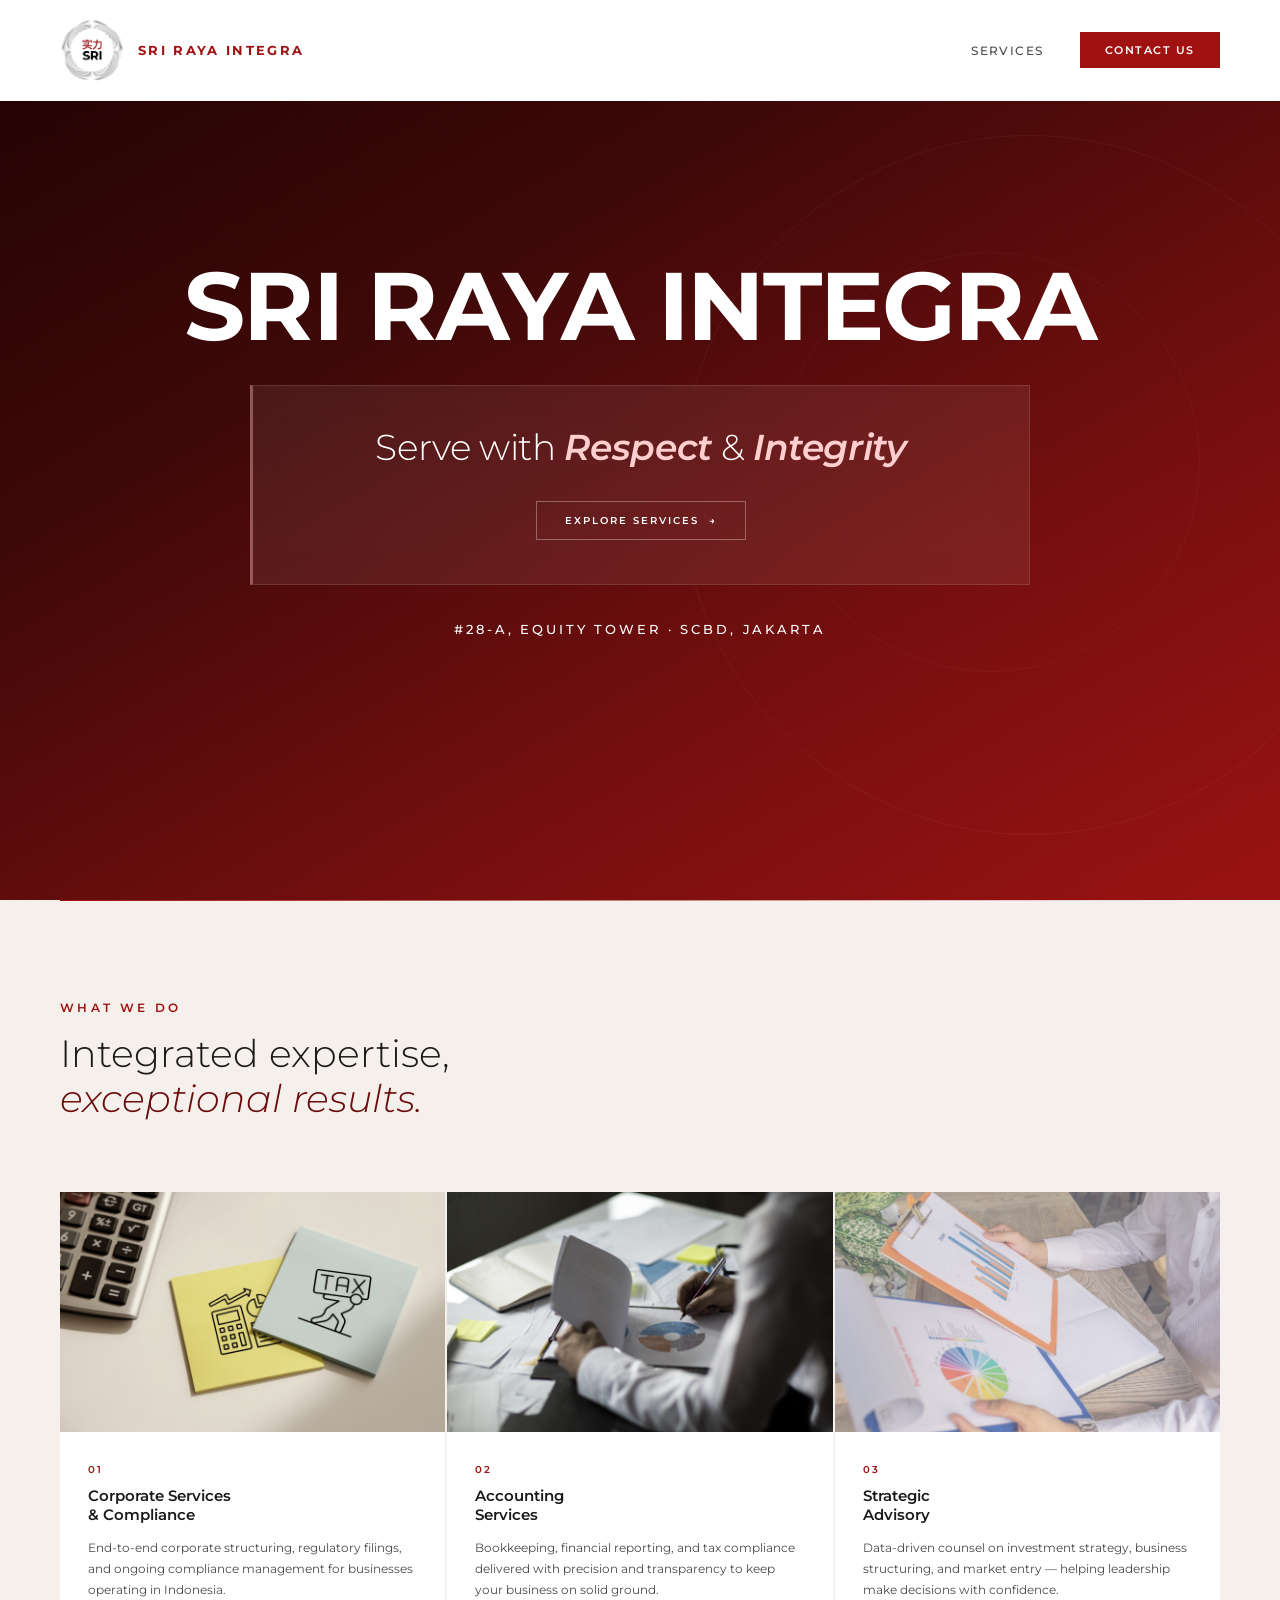
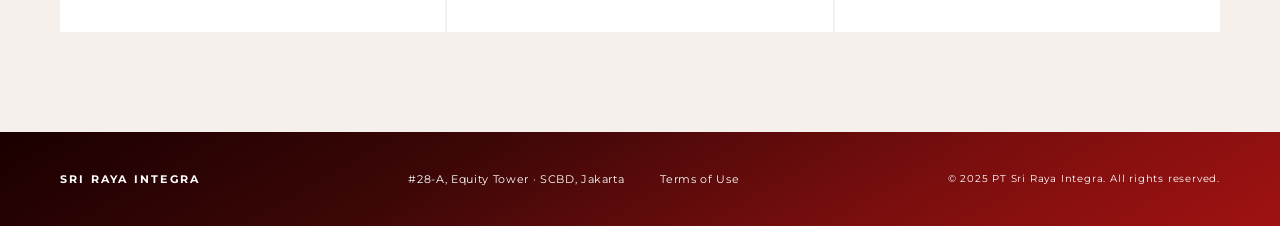
==== SRI/index.html @ 62a4dd3d "Add files via upload initial commit" ====
<!DOCTYPE html>
<html lang="en">
<head>
  <meta charset="UTF-8" />
  <meta name="viewport" content="width=device-width, initial-scale=1.0"/>
  <title>Sri Raya Integra</title>

  <link rel="icon" type="image/x-icon" href="assets/sri-logo.png">
  <link rel="stylesheet" href="source_code/global.css">
  <link rel="stylesheet" href="source_code/home/stylehome.css" />
</head>

<body>

  <!-- NAVBAR -->
  <nav class="navbar" id="navbar">
    <div class="left-navbar">
      <img src="assets/sri-logo.png" alt="Sri Raya Integra" />
      <span class="brand">
        <a href="index.html">Sri Raya Integra</a>
      </span>
    </div>
    <div class="nav-right">
      <a href="#services" class="nav-link">Services</a>
      <a href="source_code/contact-us/sricontactus.html" class="nav-btn">Contact Us</a>
    </div>
  </nav>

  <!-- HERO -->
  <section class="hero" id="hero">
    <div class="hero-bg" id="heroBg"></div>
    <div class="hero-lines"></div>

    <div class="hero-inner">
      <h1 class="hero-name hero-anim-name">SRI RAYA INTEGRA</h1>

      <div class="glass-card hero-anim-card">
        <p class="hero-title">
          Serve with <em>Respect</em> &amp; <em>Integrity</em>
        </p>
        <a href="#services" class="hero-cta">Explore Services &nbsp;→</a>
      </div>

      <div class="hero-meta hero-anim-meta">
        <span>#28-A, Equity Tower · SCBD, Jakarta</span>
      </div>
    </div>
  </section>

  <!-- SERVICES -->
  <section class="services-section" id="services">
    <div class="services-inner">
      <div class="section-label">What We Do</div>
      <h2 class="section-title">Integrated expertise,<br><em>exceptional results.</em></h2>

      <div class="cards-grid">

        <div class="card fade-up">
          <div class="card-img-wrap">
            <img src="assets/servcom.jpeg" alt="Corporate Services" />
          </div>
          <div class="card-body">
            <div class="card-number">01</div>
            <div class="card-title">Corporate Services<br>&amp; Compliance</div>
            <p class="card-desc">End-to-end corporate structuring, regulatory filings, and ongoing compliance management for businesses operating in Indonesia.</p>
          </div>
        </div>

        <div class="card fade-up">
          <div class="card-img-wrap">
            <img src="assets/accserv.jpeg" alt="Accounting Services" />
          </div>
          <div class="card-body">
            <div class="card-number">02</div>
            <div class="card-title">Accounting<br>Services</div>
            <p class="card-desc">Bookkeeping, financial reporting, and tax compliance delivered with precision and transparency to keep your business on solid ground.</p>
          </div>
        </div>

        <div class="card fade-up">
          <div class="card-img-wrap">
            <img src="assets/finadv.jpeg" alt="Strategic Advisory" />
          </div>
          <div class="card-body">
            <div class="card-number">03</div>
            <div class="card-title">Strategic<br>Advisory</div>
            <p class="card-desc">Data-driven counsel on investment strategy, business structuring, and market entry — helping leadership make decisions with confidence.</p>
          </div>
        </div>

      </div>
    </div>
  </section>

  <!-- FOOTER -->
  <footer class="footer">
    <div class="footer-inner">
      <div class="footer-brand">
        <a href="#hero" class="footer-brand">Sri Raya Integra</a>
      </div>
      <div class="footer-meta">
        <a href="https://maps.app.goo.gl/XMBJzPFrLYJWzJzW9">#28-A, Equity Tower · SCBD, Jakarta</a>
        <a href="source_code/tou/sritou.html">Terms of Use</a>
      </div>
      <div class="footer-copy">© 2025 PT Sri Raya Integra. All rights reserved.</div>
    </div>
  </footer>

  <script src="source_code/home/functionhome.js"></script>

</body>
</html>
---- SRI/source_code/global.css ----
@import url("https://fonts.googleapis.com/css2?family=Montserrat:ital,wght@0,300;0,400;0,500;0,600;0,700;1,300;1,400&display=swap");

/* ── RESET ── */
*, *::before, *::after {
  box-sizing: border-box;
  margin: 0;
  padding: 0;
  -webkit-font-smoothing: antialiased;
}

html {
  scroll-behavior: smooth;
  height: 100%;
}

body {
  height: 100%;
  font-family: "Montserrat", Arial, Helvetica, sans-serif;
  background: var(--cream);
  color: var(--text-dark);
  overflow-x: hidden;
}

a {
  text-decoration: none;
  color: inherit;
}

button:focus-visible {
  outline: 2px solid #4a90e2;
}

/* ── VARS ── */
:root {
  --red:       #a01212;
  --red-deep:  #6b0c0c;
  --red-dark:  #330000;
  --cream:     #f5f0eb;
  --text-dark: #1a1a1a;
  --text-mid:  #4a4a4a;
}

/* ── TYPOGRAPHY HELPERS ── */
.font-light    { font-weight: 300; }
.font-regular  { font-weight: 400; }
.font-medium   { font-weight: 500; }
.font-semibold { font-weight: 600; }
.font-bold     { font-weight: 700; }

/* ── NAVBAR ── */
.navbar {
  position: fixed;
  top: 0; left: 0; right: 0;
  display: flex;
  justify-content: space-between;
  align-items: center;
  padding: 18px 60px;
  background: rgb(255, 255, 255);
  backdrop-filter: blur(14px);
  -webkit-backdrop-filter: blur(14px);
  border-bottom: 1px solid rgba(255,255,255,0.08);
  z-index: 100;
  transition: background 0.4s, border-color 0.4s;
}

.navbar.scrolled {
  background: rgba(255,255,255,0.96);
  border-bottom: 1px solid rgba(160,18,18,0.08);
}

.left-navbar {
  display: flex;
  align-items: center;
  gap: 14px;
}

.left-navbar a {
  display: flex;
  align-items: center;
}

.navbar img { width: 64px; }

.navbar .brand a {
  font-weight: 700;
  font-size: 13px;
  letter-spacing: 0.18em;
  color: var(--red);
  text-transform: uppercase;
  text-decoration: none;
}

.nav-right {
  display: flex;
  align-items: center;
  gap: 36px;
}

.nav-link {
  font-size: 12px;
  font-weight: 500;
  letter-spacing: 0.12em;
  color: var(--text-mid);
  text-decoration: none;
  text-transform: uppercase;
  transition: color 0.3s ease;
}

.nav-link:hover { color: var(--red); }
.navbar.scrolled .nav-link { color: var(--text-mid); }
.navbar.scrolled .nav-link:hover { color: var(--red); }

.nav-btn {
  font-size: 11px;
  font-weight: 600;
  letter-spacing: 0.14em;
  text-transform: uppercase;
  color: white;
  background: var(--red);
  text-decoration: none;
  padding: 10px 24px;
  border: 1px solid var(--red);
  transition: background 0.25s, color 0.25s;
}

.nav-btn:hover {
  background: transparent;
  color: var(--red);
}

/* ── PAGE HERO (contact us & terms of use) ── */
.page-hero {
  position: relative;
  height: 340px;
  display: flex;
  align-items: flex-end;
  justify-content: flex-start;
  overflow: hidden;
}

.page-hero-bg {
  position: absolute;
  inset: 0;
  background: linear-gradient(150deg, #1a0000 0%, #3d0707 35%, #7a0e0e 70%, #a01212 100%);
}

.page-hero-bg::after {
  content: "";
  position: absolute;
  inset: 0;
  background-image: url("data:image/svg+xml,%3Csvg xmlns='http://www.w3.org/2000/svg' width='300' height='300'%3E%3Cfilter id='n'%3E%3CfeTurbulence type='fractalNoise' baseFrequency='0.75' numOctaves='4' stitchTiles='stitch'/%3E%3C/filter%3E%3Crect width='300' height='300' filter='url(%23n)' opacity='0.04'/%3E%3C/svg%3E");
  opacity: 0.35;
  pointer-events: none;
}

.page-hero-inner {
  position: relative;
  z-index: 2;
  max-width: 1200px;
  width: 100%;
  margin: 0 auto;
  padding: 0 60px 52px;
  display: flex;
  flex-direction: column;
  gap: 10px;
}

.section-label {
  font-size: 10px;
  font-weight: 600;
  letter-spacing: 0.28em;
  text-transform: uppercase;
  color: rgba(255,255,255,0.5);
}

.page-hero-title {
  font-size: clamp(36px, 5vw, 64px);
  font-weight: 700;
  line-height: 0.95;
  letter-spacing: -0.02em;
  color: #ffffff;
  text-transform: uppercase;
}

.page-hero-sub {
  font-size: 13px;
  font-weight: 300;
  color: rgba(255,255,255,0.55);
  letter-spacing: 0.04em;
  margin-top: 4px;
}

/* ── FOOTER ── */
.footer {
  background: linear-gradient(150deg, #1a0000 0%, #3d0707 35%, #7a0e0e 70%, #a01212 100%);
  color: rgba(255,255,255,0.7);
  padding: 40px 60px;
}

.footer-inner {
  max-width: 1200px;
  margin: 0 auto;
  display: flex;
  justify-content: space-between;
  align-items: center;
  flex-wrap: wrap;
  gap: 16px;
}

.footer-brand {
  font-size: 11px;
  font-weight: 700;
  letter-spacing: 0.2em;
  text-transform: uppercase;
  color: white;
  text-decoration: none;
}

.footer-meta {
  display: flex;
  gap: 36px;
  font-size: 11px;
  letter-spacing: 0.06em;
}

.footer-meta a {
  color: rgb(255, 255, 255);
  text-decoration: none;
  transition: color 0.2s;
  position: relative;
}

.footer-meta a::after {
  content: "";
  position: absolute;
  bottom: -10px;
  left: 50%;
  right: 50%;
  height: 1px;
  background: white;
  transition: left 0.3s ease, right 0.3s ease;
}

.footer-meta a:hover::after {
  left: 0;
  right: 0;
}

.footer-copy {
  font-size: 10px;
  letter-spacing: 0.08em;
  color: rgb(255, 255, 255);
}

/* ── ANIMATIONS ── */
@keyframes heroFadeUp {
  from { opacity: 0; transform: translateY(24px); }
  to   { opacity: 1; transform: translateY(0); }
}

@keyframes formFadeUp {
  from { opacity: 0; transform: translateY(28px); }
  to   { opacity: 1; transform: translateY(0); }
}

@keyframes fadeUp {
  from { opacity: 0; transform: translateY(30px); }
  to   { opacity: 1; transform: translateY(0); }
}

.anim-1 { opacity: 0; animation: heroFadeUp 0.8s cubic-bezier(0.22,1,0.36,1) 0.1s forwards; }
.anim-2 { opacity: 0; animation: heroFadeUp 0.8s cubic-bezier(0.22,1,0.36,1) 0.25s forwards; }
.anim-3 { opacity: 0; animation: heroFadeUp 0.8s cubic-bezier(0.22,1,0.36,1) 0.4s forwards; }

/* ── RESPONSIVE ── */
@media (max-width: 900px) {
  .navbar { padding: 16px 24px; }
  .page-hero { height: 260px; }
  .page-hero-inner { padding: 0 24px 40px; }
  .footer { padding: 32px 24px; }
  .footer-inner { flex-direction: column; align-items: flex-start; gap: 12px; }
  .footer-meta { flex-direction: column; gap: 10px; }
}
---- SRI/source_code/home/stylehome.css ----
/* ── HERO ── */
.hero {
  position: relative;
  height: 100vh;
  min-height: 700px;
  display: flex;
  align-items: center;
  justify-content: center;
  overflow: hidden;
}

.hero-bg {
  position: absolute;
  inset: -10% 0;
  background: linear-gradient(150deg, #1a0000 0%, #3d0707 35%, #7a0e0e 70%, #a01212 100%);
  will-change: transform;
}

.hero-bg::after {
  content: "";
  position: absolute;
  inset: 0;
  background-image: url("data:image/svg+xml,%3Csvg xmlns='http://www.w3.org/2000/svg' width='300' height='300'%3E%3Cfilter id='n'%3E%3CfeTurbulence type='fractalNoise' baseFrequency='0.75' numOctaves='4' stitchTiles='stitch'/%3E%3C/filter%3E%3Crect width='300' height='300' filter='url(%23n)' opacity='0.04'/%3E%3C/svg%3E");
  opacity: 0.35;
  pointer-events: none;
}

.hero-lines {
  position: absolute;
  inset: 0;
  pointer-events: none;
  overflow: hidden;
}

.hero-lines::before {
  content: "";
  position: absolute;
  right: -100px; top: 15%;
  width: 700px; height: 700px;
  border: 1px solid rgba(255,255,255,0.05);
  border-radius: 50%;
}

.hero-lines::after {
  content: "";
  position: absolute;
  right: 80px; top: 28%;
  width: 420px; height: 420px;
  border: 1px solid rgba(255,255,255,0.04);
  border-radius: 50%;
}

/* ── HERO INNER ── */
.hero-inner {
  position: relative;
  z-index: 2;
  width: 100%;
  max-width: 900px;
  margin: 0 auto;
  padding: 0 60px;
  display: flex;
  flex-direction: column;
  align-items: center;
  justify-content: center;
  gap: 36px;
  text-align: center;
  min-height: 100vh;
}

/* ── HERO NAME ── */
.hero-name {
  font-size: clamp(52px, 7.5vw, 106px);
  font-weight: 700;
  line-height: 0.9;
  letter-spacing: -0.02em;
  color: #ffffff;
  text-transform: uppercase;
  white-space: nowrap;
}

/* ── GLASS CARD ── */
.glass-card {
  background: rgba(255, 255, 255, 0.07);
  backdrop-filter: blur(20px);
  -webkit-backdrop-filter: blur(20px);
  border: 1px solid rgba(255,255,255,0.12);
  border-left: 3px solid rgba(255, 190, 190, 0.38);
  padding: 40px 44px 44px;
  width: 100%;
  max-width: 100%;
  box-sizing: border-box;
}

.hero-title {
  font-size: clamp(22px, 2.8vw, 36px);
  font-weight: 300;
  line-height: 1.2;
  color: #ffffff;
  letter-spacing: -0.01em;
  white-space: nowrap;
}

.hero-title em {
  font-style: italic;
  font-weight: 600;
  color: #ffcfcf;
}

.hero-cta {
  display: inline-block;
  margin-top: 32px;
  font-size: 10px;
  font-weight: 600;
  letter-spacing: 0.2em;
  text-transform: uppercase;
  color: white;
  text-decoration: none;
  border: 1px solid rgba(255,255,255,0.32);
  padding: 12px 28px;
  transition: background 0.3s, border-color 0.3s;
}

.hero-cta:hover {
  background: rgba(255,255,255,0.12);
  border-color: rgba(255,255,255,0.6);
}

/* ── HERO META ── */
.hero-meta {
  display: flex;
  align-items: center;
  justify-content: center;
  gap: 16px;
}

.hero-meta span {
  font-size: 13px;
  font-weight: 500;
  letter-spacing: 0.22em;
  text-transform: uppercase;
  color: rgb(255, 255, 255);
  white-space: nowrap;
}

/* ── HERO ANIMATIONS ── */
@keyframes heroFadeUp {
  from { opacity: 0; transform: translateY(32px); }
  to   { opacity: 1; transform: translateY(0); }
}

@keyframes heroFadeIn {
  from { opacity: 0; }
  to   { opacity: 1; }
}

.hero-anim-name {
  opacity: 0;
  animation: heroFadeUp 0.9s cubic-bezier(0.22, 1, 0.36, 1) 0.15s forwards;
}

.hero-anim-card {
  opacity: 0;
  animation: heroFadeUp 0.9s cubic-bezier(0.22, 1, 0.36, 1) 0.4s forwards;
}

.hero-anim-meta {
  opacity: 0;
  animation: heroFadeIn 0.8s ease 0.75s forwards;
}

/* ── SERVICES SECTION ── */
.services-section {
  position: relative;
  background: var(--cream);
  padding: 100px 60px;
  z-index: 3;
}

.services-inner { max-width: 1200px; margin: 0 auto; }

.services-section::before {
  content: "";
  position: absolute;
  top: 0; left: 60px; right: 60px;
  height: 1px;
  background: linear-gradient(90deg, var(--red) 0%, transparent 100%);
}

.section-label {
  font-size: 12px;
  font-weight: 600;
  letter-spacing: 0.28em;
  text-transform: uppercase;
  color: var(--red);
  margin-bottom: 16px;
}

.section-title {
  font-size: clamp(26px, 3vw, 40px);
  font-weight: 300;
  color: var(--text-dark);
  margin-bottom: 70px;
  max-width: 520px;
  line-height: 1.18;
}

.section-title em { font-style: italic; color: var(--red-deep); }

/* ── CARDS ── */
.cards-grid {
  display: grid;
  grid-template-columns: repeat(3, 1fr);
  gap: 2px;
}

.card {
  position: relative;
  overflow: hidden;
  background: white;
  cursor: pointer;
}

.card-img-wrap { overflow: hidden; height: 240px; }

.card img {
  width: 100%; height: 100%;
  object-fit: cover;
  filter: grayscale(30%);
  transition: transform 0.7s cubic-bezier(0.25,0.46,0.45,0.94), filter 0.5s;
}

.card:hover img { transform: scale(1.06); filter: grayscale(0%); }

.card-body {
  padding: 28px 28px 32px;
  border-top: 3px solid transparent;
  transition: border-color 0.3s;
}

.card:hover .card-body { border-top-color: var(--red); }

.card-number {
  font-size: 10px;
  font-weight: 600;
  letter-spacing: 0.2em;
  color: var(--red);
  margin-bottom: 10px;
}

.card-title {
  font-size: 15px;
  font-weight: 600;
  color: var(--text-dark);
  line-height: 1.3;
  margin-bottom: 12px;
}

.card-desc {
  font-size: 12px;
  line-height: 1.75;
  color: var(--text-mid);
}

/* ── SCROLL ANIMATIONS ── */
.fade-up {
  opacity: 0;
  transform: translateY(30px);
  transition: opacity 0.7s ease, transform 0.7s ease;
}

.fade-up.visible { opacity: 1; transform: translateY(0); }
.fade-up:nth-child(2) { transition-delay: 0.12s; }
.fade-up:nth-child(3) { transition-delay: 0.24s; }

/* ── RESPONSIVE ── */
@media (max-width: 900px) {
  .hero-inner { padding: 0 24px; gap: 28px; }
  .hero-name { font-size: clamp(32px, 10vw, 60px); white-space: normal; }
  .glass-card { padding: 28px 28px 32px; }
  .services-section { padding: 80px 24px; }
  .services-section::before { left: 24px; right: 24px; }
  .cards-grid { grid-template-columns: 1fr; gap: 4px; }
  .section-title { margin-bottom: 48px; }
}
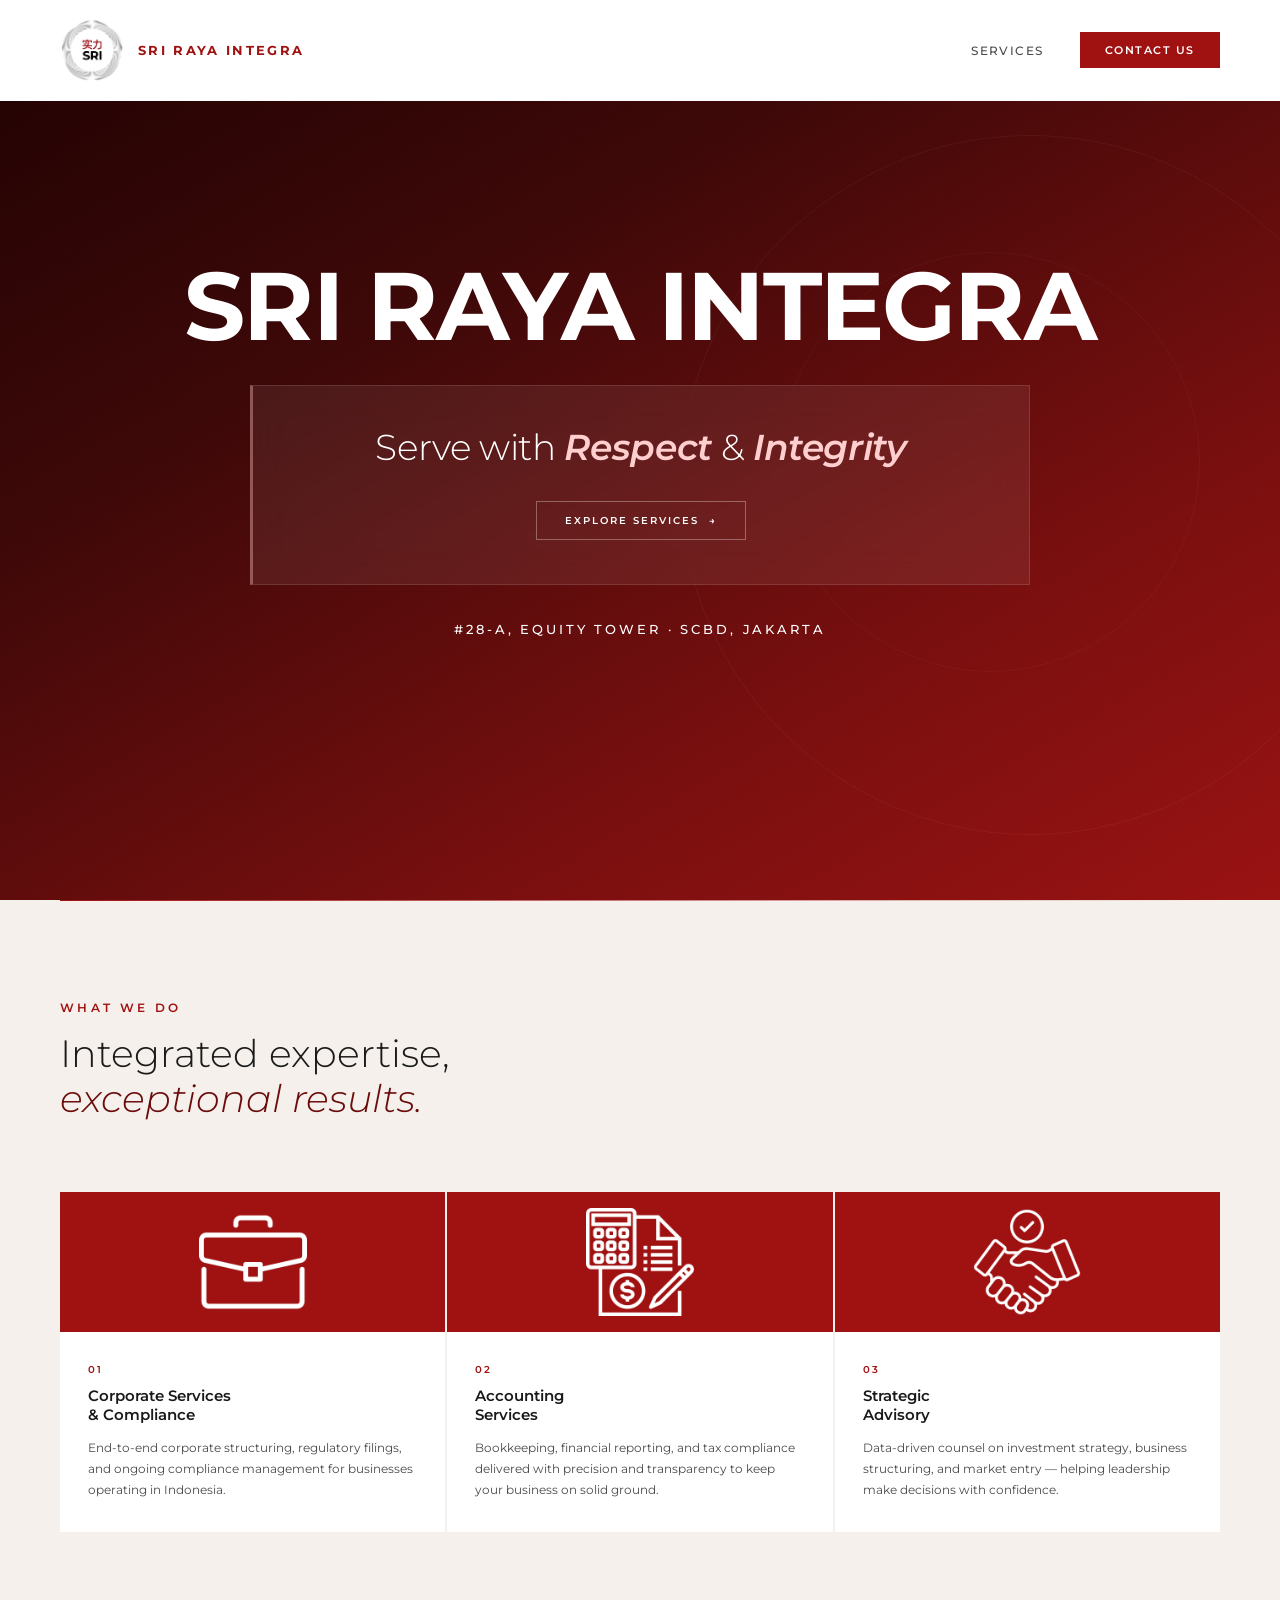
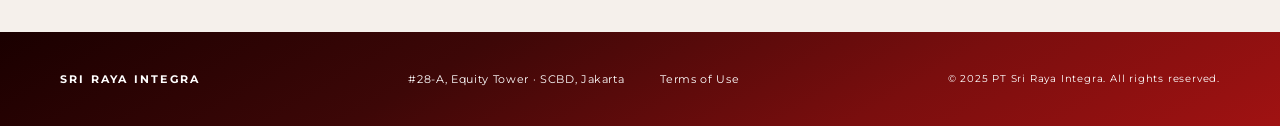
==== commit ca073b1c: "Add files via upload" ====
--- a/SRI/index.html
+++ b/SRI/index.html
@@ -57,7 +57,7 @@
 
         <div class="card fade-up">
           <div class="card-img-wrap">
-            <img src="assets/servcom.jpeg" alt="Corporate Services" />
+            <img src="assets/briefcase.png" alt="Corporate Services" />
           </div>
           <div class="card-body">
             <div class="card-number">01</div>
@@ -68,7 +68,7 @@
 
         <div class="card fade-up">
           <div class="card-img-wrap">
-            <img src="assets/accserv.jpeg" alt="Accounting Services" />
+            <img src="assets/accounting.png" alt="Accounting Services" />
           </div>
           <div class="card-body">
             <div class="card-number">02</div>
@@ -79,7 +79,7 @@
 
         <div class="card fade-up">
           <div class="card-img-wrap">
-            <img src="assets/finadv.jpeg" alt="Strategic Advisory" />
+            <img src="assets/deal.png" alt="Strategic Advisory" />
           </div>
           <div class="card-body">
             <div class="card-number">03</div>
@@ -99,7 +99,7 @@
         <a href="#hero" class="footer-brand">Sri Raya Integra</a>
       </div>
       <div class="footer-meta">
-        <a href="https://maps.app.goo.gl/XMBJzPFrLYJWzJzW9">#28-A, Equity Tower · SCBD, Jakarta</a>
+        <a href="https://maps.app.goo.gl/XMBJzPFrLYJWzJzW9" target="_blankl" rel="noopener noreferrer">#28-A, Equity Tower · SCBD, Jakarta</a>
         <a href="source_code/tou/sritou.html">Terms of Use</a>
       </div>
       <div class="footer-copy">© 2025 PT Sri Raya Integra. All rights reserved.</div>
--- a/SRI/source_code/home/stylehome.css
+++ b/SRI/source_code/home/stylehome.css
@@ -220,16 +220,27 @@
   cursor: pointer;
 }
 
-.card-img-wrap { overflow: hidden; height: 240px; }
+.card-img-wrap {
+  overflow: hidden;
+  height: 140px;
+  background: var(--red);
+  display: flex;
+  align-items: center;
+  justify-content: center;
+}
 
 .card img {
-  width: 100%; height: 100%;
-  object-fit: cover;
-  filter: grayscale(30%);
-  transition: transform 0.7s cubic-bezier(0.25,0.46,0.45,0.94), filter 0.5s;
-}
-
-.card:hover img { transform: scale(1.06); filter: grayscale(0%); }
+  width: 108px;
+  height: 108px;
+  object-fit: contain;
+  filter: brightness(0) invert(1);
+  transition: transform 0.7s cubic-bezier(0.25,0.46,0.45,0.94);
+}
+
+.card:hover img {
+  transform: scale(1.1);
+  filter: brightness(0) invert(1);
+}
 
 .card-body {
   padding: 28px 28px 32px;
@@ -237,7 +248,7 @@
   transition: border-color 0.3s;
 }
 
-.card:hover .card-body { border-top-color: var(--red); }
+.card:hover .card-body { border-top-color: var(--red-deep); }
 
 .card-number {
   font-size: 10px;
